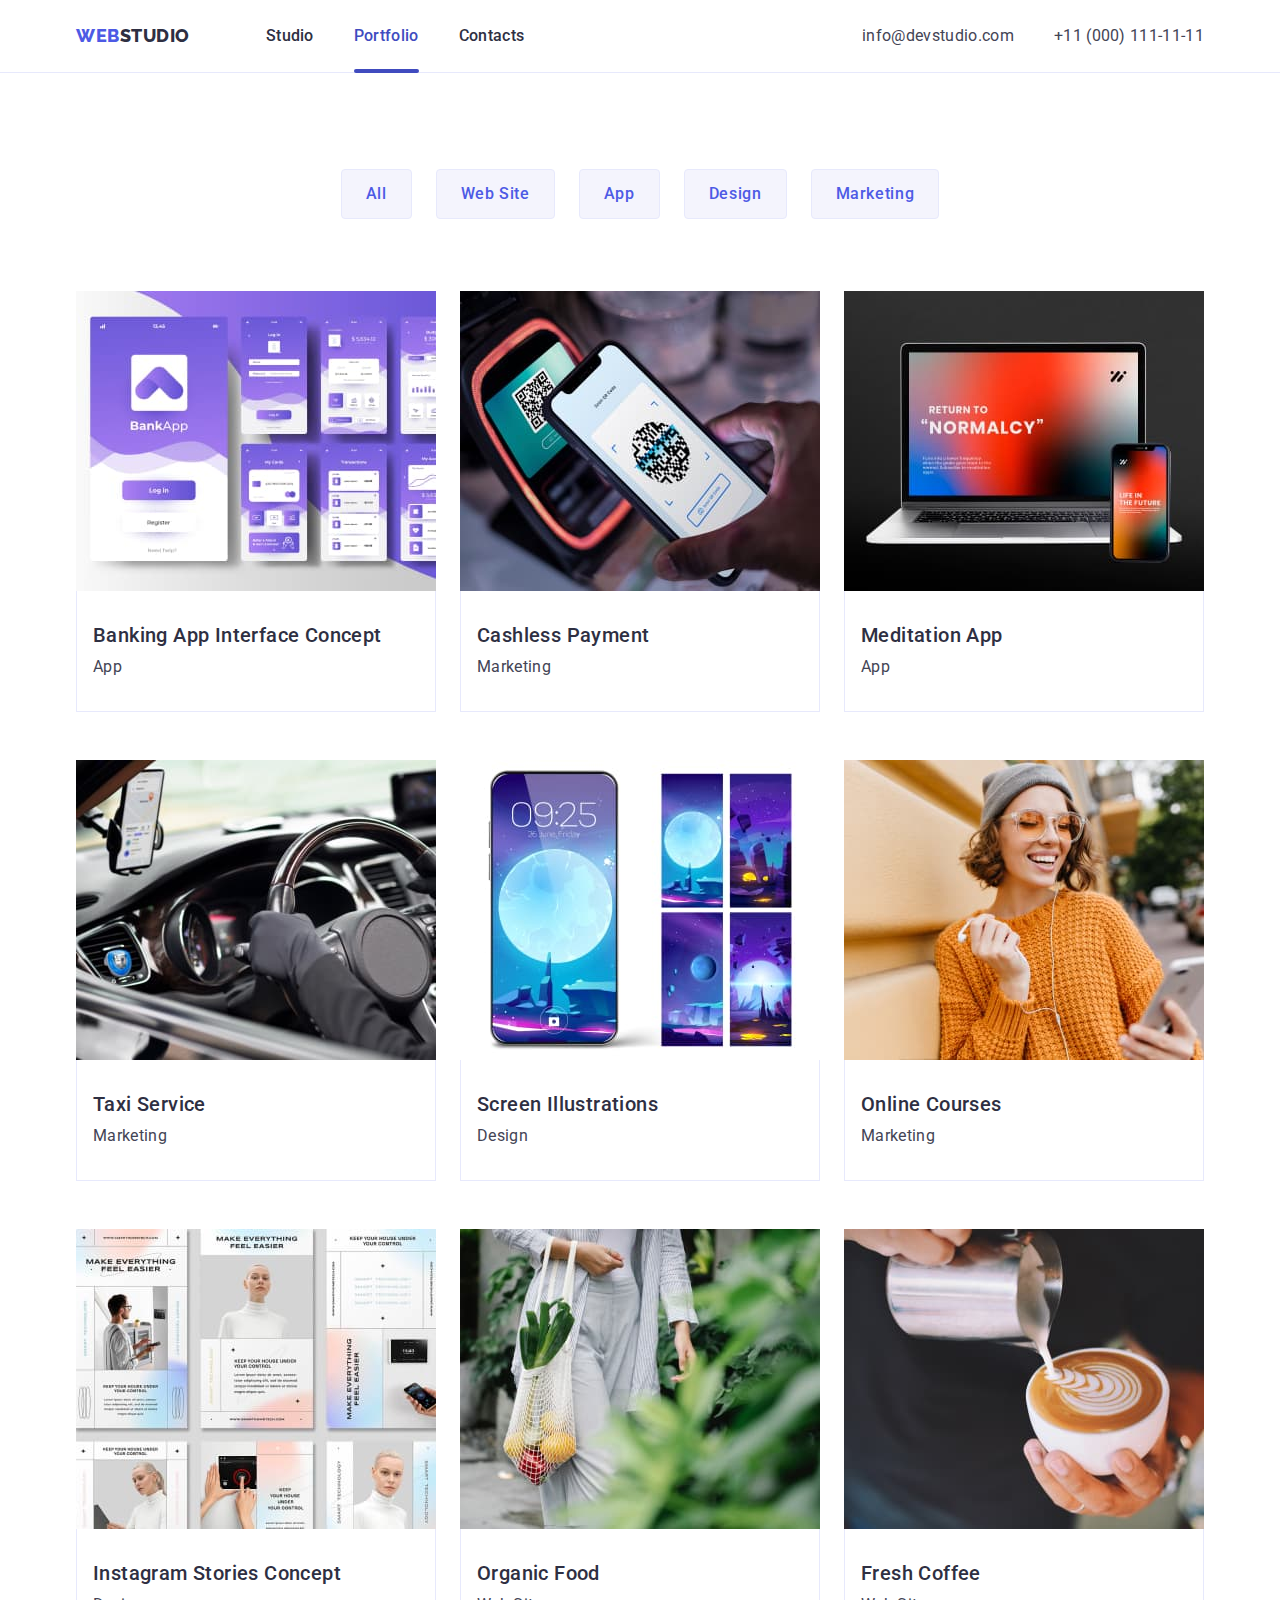
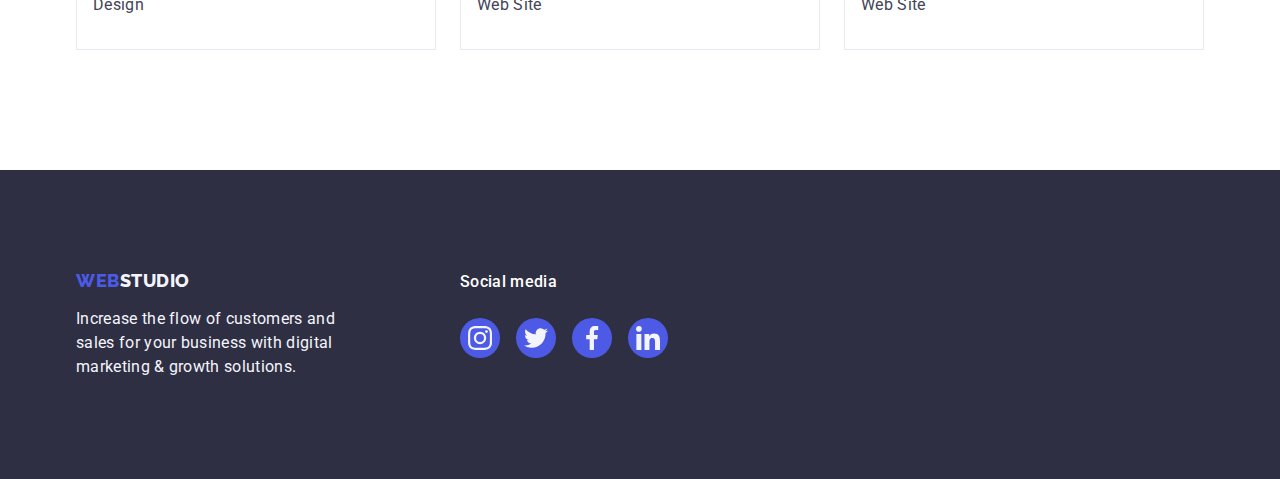
==== portfolio.html @ 50936c4e "Initial commit" ====
<!DOCTYPE html>
<html lang="en">
  <head>
    <meta charset="UTF-8" />
    <meta http-equiv="X-UA-Compatible" content="IE=edge" />
    <meta name="viewport" content="width=device-width, initial-scale=1.0" />
    <title>Portfolio</title>
    <link rel="preconnect" href="https://fonts.googleapis.com" />
    <link rel="preconnect" href="https://fonts.gstatic.com" crossorigin />
    <link
      href="https://fonts.googleapis.com/css2?family=Raleway:wght@800&family=Roboto:wght@400;500;700;900&display=swap"
      rel="stylesheet"
    />
    <link
      rel="stylesheet"
      href="https://cdnjs.cloudflare.com/ajax/libs/modern-normalize/2.0.0/modern-normalize.min.css"
    />
    <link rel="stylesheet" href="./css/styles.css" />
  </head>
  <body>
    <header class="header">
      <div class="container header-container">
        <nav class="header-navigation">
          <a href="./portfolio.html" class="header-logo link"
            >Web<span class="logo-word">Studio</span></a
          >
          <ul class="header-list list">
            <li>
              <a href="./index.html" class="link header-list-item">Studio</a>
            </li>
            <li>
              <a href="./portfolio.html" class="link header-list-item active"
                >Portfolio</a
              >
            </li>
            <li><a href="" class="link header-list-item">Contacts</a></li>
          </ul>
        </nav>
        <address class="header-address">
          <ul class="header-address-list list">
            <li>
              <a
                href="mailto:info@devstudio.com"
                class="link header-address-item"
                >info@devstudio.com</a
              >
            </li>
            <li>
              <a href="tel:+110001111111" class="link header-address-item"
                >+11 (000) 111-11-11</a
              >
            </li>
          </ul>
        </address>
      </div>
    </header>
    <main>
      <section class="project">
        <div class="container">
          <h1 hidden>Navigation and menu</h1>
          <ul class="project-list list">
            <li><button type="button" class="list-btn">All</button></li>
            <li><button type="button" class="list-btn">Web Site</button></li>
            <li><button type="button" class="list-btn">App</button></li>
            <li><button type="button" class="list-btn">Design</button></li>
            <li><button type="button" class="list-btn">Marketing</button></li>
          </ul>
          <ul class="project-second-list list">
            <li class="project-second-item">
              <a href="" class="portfolio-link link"
                ><div class="portfolio-overlay-box">
                  <img
                    src="./images/images-1.jpg"
                    alt="Interfaces"
                    width="360"
                    height="300"
                  />
                  <p class="portfolio-overlay">
                    14 Stylish and User-Friendly App Design Concepts · Task
                    Manager App · Calorie Tracker App · Exotic Fruit Ecommerce
                    App · Cloud Storage App
                  </p>
                </div>
                <div class="application">
                  <h2 class="second-list-title">
                    Banking App Interface Concept
                  </h2>
                  <p class="second-list-text">App</p>
                </div></a
              >
            </li>
            <li class="project-second-item">
              <a href="" class="portfolio-link link"
                ><div class="portfolio-overlay-box">
                  <img
                    src="./images/images-2.jpg"
                    alt="Interfaces"
                    width="360"
                    height="300"
                  />
                  <p class="portfolio-overlay">
                    14 Stylish and User-Friendly App Design Concepts · Task
                    Manager App · Calorie Tracker App · Exotic Fruit Ecommerce
                    App · Cloud Storage App
                  </p>
                </div>
                <div class="application">
                  <h2 class="second-list-title">Cashless Payment</h2>
                  <p class="second-list-text">Marketing</p>
                </div></a
              >
            </li>
            <li class="project-second-item">
              <a href="" class="portfolio-link link"
                ><div class="portfolio-overlay-box">
                  <img
                    src="./images/images-3.jpg"
                    alt="Interfaces"
                    width="360"
                    height="300"
                  />
                  <p class="portfolio-overlay">
                    14 Stylish and User-Friendly App Design Concepts · Task
                    Manager App · Calorie Tracker App · Exotic Fruit Ecommerce
                    App · Cloud Storage App
                  </p>
                </div>
                <div class="application">
                  <h2 class="second-list-title">Meditation App</h2>
                  <p class="second-list-text">App</p>
                </div></a
              >
            </li>
            <li class="project-second-item">
              <a href="" class="link portfolio-link"
                ><div class="portfolio-overlay-box">
                  <img
                    src="./images/images-4.jpg"
                    alt="Interfaces"
                    width="360"
                    height="300"
                  />
                  <p class="portfolio-overlay">
                    14 Stylish and User-Friendly App Design Concepts · Task
                    Manager App · Calorie Tracker App · Exotic Fruit Ecommerce
                    App · Cloud Storage App
                  </p>
                </div>
                <div class="application">
                  <h2 class="second-list-title">Taxi Service</h2>
                  <p class="second-list-text">Marketing</p>
                </div></a
              >
            </li>
            <li class="project-second-item">
              <a href="" class="link portfolio-link"
                ><div class="portfolio-overlay-box">
                  <img
                    src="./images/images-5.jpg"
                    alt="Interfaces"
                    width="360"
                    height="300"
                  />
                  <p class="portfolio-overlay">
                    14 Stylish and User-Friendly App Design Concepts · Task
                    Manager App · Calorie Tracker App · Exotic Fruit Ecommerce
                    App · Cloud Storage App
                  </p>
                </div>
                <div class="application">
                  <h2 class="second-list-title">Screen Illustrations</h2>
                  <p class="second-list-text">Design</p>
                </div></a
              >
            </li>
            <li class="project-second-item">
              <a href="" class="link portfolio-link"
                ><div class="portfolio-overlay-box">
                  <img
                    src="./images/images-6.jpg"
                    alt="Interfaces"
                    width="360"
                    height="300"
                  />
                  <p class="portfolio-overlay">
                    14 Stylish and User-Friendly App Design Concepts · Task
                    Manager App · Calorie Tracker App · Exotic Fruit Ecommerce
                    App · Cloud Storage App
                  </p>
                </div>
                <div class="application">
                  <h2 class="second-list-title">Online Courses</h2>
                  <p class="second-list-text">Marketing</p>
                </div></a
              >
            </li>
            <li class="project-second-item">
              <a href="" class="link portfolio-link"
                ><div class="portfolio-overlay-box">
                  <img
                    src="./images/images-7.jpg"
                    alt="Interfaces"
                    width="360"
                    height="300"
                  />
                  <p class="portfolio-overlay">
                    14 Stylish and User-Friendly App Design Concepts · Task
                    Manager App · Calorie Tracker App · Exotic Fruit Ecommerce
                    App · Cloud Storage App
                  </p>
                </div>
                <div class="application">
                  <h2 class="second-list-title">Instagram Stories Concept</h2>
                  <p class="second-list-text">Design</p>
                </div></a
              >
            </li>
            <li class="project-second-item">
              <a href="" class="link portfolio-link"
                ><div class="portfolio-overlay-box">
                  <img
                    src="./images/images-8.jpg"
                    alt="Interfaces"
                    width="360"
                    height="300"
                  />
                  <p class="portfolio-overlay">
                    14 Stylish and User-Friendly App Design Concepts · Task
                    Manager App · Calorie Tracker App · Exotic Fruit Ecommerce
                    App · Cloud Storage App
                  </p>
                </div>
                <div class="application">
                  <h2 class="second-list-title">Organic Food</h2>
                  <p class="second-list-text">Web Site</p>
                </div></a
              >
            </li>
            <li class="project-second-item">
              <a href="" class="link portfolio-link"
                ><div class="portfolio-overlay-box">
                  <img
                    src="./images/images-9.jpg"
                    alt="Interfaces"
                    width="360"
                    height="300"
                  />
                  <p class="portfolio-overlay">
                    14 Stylish and User-Friendly App Design Concepts · Task
                    Manager App · Calorie Tracker App · Exotic Fruit Ecommerce
                    App · Cloud Storage App
                  </p>
                </div>
                <div class="application">
                  <h2 class="second-list-title">Fresh Coffee</h2>
                  <p class="second-list-text">Web Site</p>
                </div></a
              >
            </li>
          </ul>
        </div>
      </section>
    </main>
    <footer class="footer">
      <div class="container footer-container">
        <div class="footer-box">
          <a href="./portfolio.html" class="header-logo footer-logo link"
            >Web<span class="logo-footer-word">Studio</span></a
          >
          <p class="footer-text">
            Increase the flow of customers and sales for your business with
            digital marketing & growth solutions.
          </p>
        </div>
        <div class="footer-icons">
          <p class="footer-text icons-title">Social media</p>
          <ul class="icons-box icons-box-footer list">
            <li class="icons-box-item">
              <a class="box-item-link link footer-link" href="">
                <svg class="footer-icon" width="24" height="24">
                  <use href="./images/icons.svg#icon-instagram"></use>
                </svg>
              </a>
            </li>
            <li class="icons-box-item">
              <a class="box-item-link link footer-link" href="">
                <svg class="footer-icon" width="24" height="24">
                  <use href="./images/icons.svg#icon-twitter"></use>
                </svg>
              </a>
            </li>
            <li class="icons-box-item">
              <a class="box-item-link link footer-link" href="">
                <svg class="footer-icon" width="24" height="24">
                  <use href="./images/icons.svg#icon-facebook"></use>
                </svg>
              </a>
            </li>
            <li class="icons-box-item">
              <a class="box-item-link link footer-link" href="">
                <svg class="footer-icon" width="24" height="24">
                  <use href="./images/icons.svg#icon-linkedin"></use>
                </svg>
              </a>
            </li>
          </ul>
        </div>
      </div>
    </footer>
  </body>
</html>
---- css/styles.css ----
body {
  font-family: "Raleway", sans-serif;
  font-family: "Roboto", sans-serif;
  color: var(--text-color);
  background-color: var(--background-color);
}

:root {
  --background-color: #ffffff;
  --title-color: #2e2f42;
  --text-color: #434455;
  --footer-text: #f4f4fd;
  --logo-color: #4d5ae5;
  --color-header: #e7e9fc;
  --hover-color: #404bbf;
  --customers-color: #8e8f99;
  --modal-background: #fcfcfc;
}

img {
  display: block;
}

.visually-hidden {
  position: absolute;
  width: 1px;
  height: 1px;
  margin: -1px;
  border: 0;
  padding: 0;
  white-space: nowrap;
  clip-path: inset(100%);
  clip: rect(0 0 0 0);
  overflow: hidden;
}

.container {
  width: 1158px;
  padding-left: 15px;
  padding-right: 15px;
  margin: 0 auto;
}

.list {
  list-style: none;
  margin: 0;
  padding: 0;
}

.link {
  text-decoration: none;
}

/*------------- Header------------- */
.header {
  background-color: var(--background-color);
  border-bottom: 1px solid #e7e9fc;
  box-shadow: 0px 2px 1px rgba(46, 47, 66, 0.08),
    0px 1px 1px rgba(46, 47, 66, 0.16), 0px 1px 6px rgba(46, 47, 66, 0.08);
}

.header-container {
  display: flex;
}

.header-navigation {
  display: flex;
  align-items: center;
}

.header-logo {
  font-family: "Raleway", sans-serif;
  font-style: normal;
  font-weight: 800;
  font-size: 18px;
  line-height: 1.17;
  display: flex;
  align-items: center;
  letter-spacing: 0.03em;
  text-transform: uppercase;
  color: var(--logo-color);
  margin-right: 76px;
}

.logo-word {
  color: var(--title-color);
}

.header-list {
  display: flex;
  gap: 40px;
  margin-right: auto;
  position: relative;
}

.header-list-item {
  position: relative;
  display: block;
  font-weight: 500;
  font-size: 16px;
  line-height: 1.5;
  letter-spacing: 0.02em;
  color: var(--title-color);
  padding: 24px 0;
  transition: color 250ms cubic-bezier(0.4, 0, 0.2, 1);
}

.header-list-item:is(:hover, :focus) {
  color: var(--hover-color);
}

.header-address {
  font-style: normal;
  margin-left: auto;
}

.header-address-list {
  display: flex;
  align-items: center;
  gap: 40px;
  margin-left: 0;
  margin-right: 0;
}

.header-address-item {
  display: block;
  font-size: 16px;
  line-height: 1.5;
  letter-spacing: 0.02em;
  color: var(--text-color);
  padding: 24px 0;
  transition: color 250ms cubic-bezier(0.4, 0, 0.2, 1);
}

.header-address-item:is(:hover, :focus) {
  color: var(--hover-color);
}

.active {
  color: var(--hover-color);
}

.header-list-item.active::after {
  content: "";
  position: absolute;
  left: 0;
  bottom: -1px;
  border-radius: 2px;
  width: 100%;
  height: 4px;
  background-color: var(--hover-color);
}

/*------------- Hero ------------- */

.hero {
  background-color: var(--title-color);
  max-width: 1440px;
  height: 600px;
  background-image: linear-gradient(
      rgba(46, 47, 66, 0.7),
      rgba(46, 47, 66, 0.7)
    ),
    url(/images/background.jpg);
  background-size: cover;
  background-position: center;
  background-repeat: no-repeat;
  padding: 188px 0;
  margin: 0 auto;
}

.hero-title {
  margin-top: 0;
  margin-bottom: 48px;
  font-size: 56px;
  line-height: 1.07;
  text-align: center;
  letter-spacing: 0.02em;
  color: var(--background-color);
  max-width: 496px;
  margin-left: auto;
  margin-right: auto;
}

.hero-btn {
  font-family: inherit;
  font-weight: 500;
  font-size: 16px;
  line-height: 1.5;
  display: flex;
  align-items: center;
  letter-spacing: 0.04em;
  color: var(--background-color);
  cursor: pointer;
  background-color: var(--logo-color);
  padding: 16px 32px;
  margin: 48px auto 0 auto;
  border-radius: 4px;
  display: block;
  min-width: 169px;
  height: 56px;
  border: none;
  box-shadow: 0px 4px 4px rgba(0, 0, 0, 0.15);
  transition: background-color 250ms cubic-bezier(0.4, 0, 0.2, 1);
}

.hero-btn:is(:hover, :focus) {
  color: var(--logo-color);
  background-color: var(--hover-color);
}

/*------------- Main 2 section------------- */

.skills {
  padding-top: 120px;
  padding-bottom: 120px;
}

.skills-list {
  margin-top: 0;
  margin-bottom: 0;
  display: flex;
  gap: 24px;
}

.skills-icon-box {
  background-color: var(--footer-text);
  display: flex;
  align-items: center;
  justify-content: center;
  height: 112px;
  margin-bottom: 8px;
  border-radius: 4px;
}

.skills-list-item {
  flex-basis: calc((100% - 72px) / 4);
}

.item-title {
  font-weight: 500;
  font-size: 20px;
  line-height: 1.2;
  letter-spacing: 0.02em;
  color: var(--title-color);
  margin-top: 0;
  margin-bottom: 8px;
}

.item-text {
  font-size: 16px;
  line-height: 1.5;
  letter-spacing: 0.02em;
  color: var(--text-color);
  margin-top: 0;
  margin-bottom: 0;
}

/*------------- Main 3 section------------- */
.images {
  padding-bottom: 120px;
}

.images-title {
  font-size: 36px;
  line-height: 1.11;
  text-align: center;
  letter-spacing: 0.02em;
  text-transform: capitalize;
  color: var(--title-color);
  margin-top: 0;
  margin-bottom: 72px;
}

.images-list {
  margin-top: 0;
  margin-bottom: 0;
  display: flex;
  gap: 24px;
}

.images-item {
  flex-basis: calc((100% - 3 * 16px) / 3);
}

/*------------- Main 4 section------------- */
.team {
  background-color: var(--footer-text);
  padding-top: 120px;
  padding-bottom: 120px;
}
.team-title {
  font-size: 36px;
  line-height: 1.11;
  text-align: center;
  letter-spacing: 0.02em;
  text-transform: capitalize;
  color: var(--title-color);
  margin-top: 0;
  margin-bottom: 72px;
}
.team-list {
  /* background-color: var(--background-color); */
  margin-top: 0;
  margin-bottom: 0;
  display: flex;
  gap: 24px;
}
.team-list-item {
  background-color: var(--background-color);
  box-shadow: 0px 1px 6px rgba(46, 47, 66, 0.08),
    0px 1px 1px rgba(46, 47, 66, 0.16), 0px 2px 1px rgba(46, 47, 66, 0.08);
  flex-basis: calc((100% - 72px) / 4);
  border-radius: 0px 0px 4px 4px;
}
.item-title {
  font-weight: 500;
  font-size: 20px;
  line-height: 1.2;
  text-align: center;
  letter-spacing: 0.02em;
  color: var(--title-color);
}
.item-text {
  font-size: 16px;
  line-height: 1.5;
  text-align: center;
  letter-spacing: 0.02em;
  color: var(--text-color);
}

.text-container {
  padding: 32px 16px;
  text-align: center;
}

.icons-box {
  display: flex;
  justify-content: center;
  gap: 24px;
}
.icons-box-item {
  width: 40px;
  height: 40px;
}
.box-item-link {
  width: 100%;
  height: 100%;
  background-color: var(--logo-color);
  border-radius: 50%;
  display: flex;
  align-items: center;
  justify-content: center;
  margin-top: 8px;
  transition: background-color 250ms cubic-bezier(0.4, 0, 0.2, 1);
}

.box-item-link:is(:hover, :focus) {
  background-color: var(--hover-color);
}

.item-icon {
  fill: var(--footer-text);
}

/*------------- Main 5 section------------- */

.customers {
  padding-top: 120px;
  padding-bottom: 120px;
}

.customers-title {
  color: var(--title-color);
  font-size: 36px;
  line-height: 1.11;
  margin-bottom: 72px;
  margin-top: 0;
  text-align: center;
}
.customers-list {
  display: flex;
  gap: 24px;
}
.customers-list-item {
  width: calc((100% - 120px) / 6);
  height: 88px;
}
.customers-link {
  width: 100%;
  height: 100%;
  border: 1px solid #8e8f99;
  border-radius: 4px;
  display: flex;
  justify-content: center;
  align-items: center;
  color: var(--customers-color);
  transition-property: color, border-color;
  transition-duration: 250ms;
  transition-timing-function: cubic-bezier(0.4, 0, 0.2, 1);
}

.customers-link:is(:hover, :focus) {
  border-color: #404bbf;
  color: #404bbf;
}

.customers-link:is(:hover, :focus) .customers-icon {
  fill: #404bbf;
}

.customers-icon {
  fill: currentColor;
}

/*------------- Footer------------- */
.footer {
  background-color: var(--title-color);
  padding: 100px 0;
}

.logo-footer-word {
  color: var(--footer-text);
}

.footer-box {
  margin-right: 120px;
}

.footer-logo {
  display: inline-block;
  margin-bottom: 16px;
}

.footer-text {
  font-size: 16px;
  line-height: 1.5;
  letter-spacing: 0.02em;
  color: var(--footer-text);
  max-width: 264px;
  margin: 0;
}

.footer-icons {
  fill: currentColor;
}

.icons-title {
  margin-bottom: 16px;
  font-weight: 500;
  color: var(--background-color);
}

.footer-container {
  display: flex;
  align-items: baseline;
}

.icons-box-footer {
  gap: 16px;
}

.footer-icon {
  fill: var(--footer-text);
}

.footer-link {
  transition: background-color 250ms cubic-bezier(0.4, 0, 0.2, 1);
}

.footer-link:is(:hover, :focus) {
  background-color: #31d0aa;
}

/*------------- Portfolio------------- */

.project {
  background-color: var(--background-color);
  padding: 96px 0 120px;
}

.project-list {
  display: flex;
  justify-content: center;
  gap: 24px;
  margin-bottom: 72px;
}

.list-btn {
  font-family: inherit;
  font-weight: 500;
  font-size: 16px;
  line-height: 1.5;
  display: flex;
  align-items: center;
  text-align: center;
  letter-spacing: 0.04em;
  cursor: pointer;
  color: var(--logo-color);
  background-color: var(--footer-text);
  padding: 12px 24px;
  border: 1px solid #e7e9fc;
  border-radius: 4px;
  transition: color 250ms cubic-bezier(0.4, 0, 0.2, 1),
    background-color 250ms cubic-bezier(0.4, 0, 0.2, 1),
    border-color 250ms cubic-bezier(0.4, 0, 0.2, 1),
    box-shadow 250ms cubic-bezier(0.4, 0, 0.2, 1);
}

.list-btn:is(:focus, :hover) {
  color: var(--background-color);
  background-color: var(--hover-color);
  border: 1px solid transparent;
  box-shadow: 0px 3px 1px rgba(0, 0, 0, 0.1), 0px 2px 1px rgba(0, 0, 0, 0.08),
    0px 2px 2px rgba(0, 0, 0, 0.12);
}

.project-second-list {
  display: flex;
  flex-wrap: wrap;
  column-gap: 24px;
  row-gap: 48px;
  padding-left: 0;
}

.project-second-item {
  width: calc((100% - 48px) / 3);
}

.portfolio-link:hover .portfolio-overlay,
.portfolio-link:focus .portfolio-overlay {
  transform: translate(0, 0);
}

.portfolio-overlay-box {
  position: relative;
  overflow: hidden;
}

.portfolio-overlay {
  margin: 0;
  position: absolute;
  top: 0;
  font-size: 16px;
  line-height: 1.5;
  letter-spacing: 0.02em;
  color: var(--footer-text);
  background-color: var(--logo-color);
  padding: 40px 32px;
  height: 100%;
  transform: translate(0, 100%);
  transition-property: transform;
  transition-duration: 250ms;
  transition-timing-function: cubic-bezier(0.4, 0, 0.2, 1);
}

.second-list-title {
  font-weight: 500;
  font-size: 20px;
  line-height: 1.2;
  letter-spacing: 0.02em;
  color: var(--title-color);
  margin: 0 0 8px 0;
}

.second-list-text {
  font-size: 16px;
  line-height: 1.5;
  letter-spacing: 0.02em;
  color: var(--text-color);
  margin: 0;
}

.application {
  padding: 32px 16px;
  border: 1px solid #e7e9fc;
  border-top: none;
}

.portfolio-link {
  display: block;
  transition: box-shadow 250ms cubic-bezier(0.4, 0, 0.2, 1);
}

.portfolio-link:is(:hover, :focus) {
  box-shadow: 0px 1px 6px rgba(46, 47, 66, 0.08),
    0px 1px 1px rgba(46, 47, 66, 0.16), 0px 2px 1px rgba(46, 47, 66, 0.08);
}

/*------------- Modal ------------- */

.backdrop {
  position: fixed;
  width: 100%;
  height: 100%;
  background-color: rgba(46, 47, 66, 0.4);
  top: 0;
  transition: opacity 250ms cubic-bezier(0.4, 0, 0.2, 1),
    visibility 250ms cubic-bezier(0.4, 0, 0.2, 1);
}

.is-hidden {
  visibility: hidden;
  opacity: 0;
  pointer-events: none;
}

.modal {
  position: absolute;
  top: 50%;
  left: 50%;
  transform: translate(-50%, -50%);
  width: 408px;
  min-height: 584px;
  background-color: var(--modal-background);
  border-radius: 4px;
  padding: 24px;
  box-shadow: 0px 1px 1px rgba(0, 0, 0, 0.14), 0px 1px 3px rgba(0, 0, 0, 0.12),
    0px 2px 1px rgba(0, 0, 0, 0.2);
  transition: transform 250ms cubic-bezier(0.4, 0, 0.2, 1);
}

.modal-close {
  position: absolute;
  top: 24px;
  right: 24px;
  width: 24px;
  height: 24px;
  border-radius: 50%;
  display: flex;
  align-items: center;
  justify-content: center;
  background-color: var(--color-header);
  border: 1px solid rgba(0, 0, 0, 0.1);
  padding: 0;
  margin-left: auto;
  cursor: pointer;
  transition: background-color 250ms cubic-bezier(0.4, 0, 0.2, 1),
    border 250ms cubic-bezier(0.4, 0, 0.2, 1);
}

.modal-close:is(:hover, :focus) {
  background-color: var(--hover-color);
  border: none;
}

.modal-close-icon {
  transition: fill 250ms cubic-bezier(0.4, 0, 0.2, 1);
}

.modal-close:is(:hover, :focus) .modal-close-icon {
  fill: var(--background-color);
}
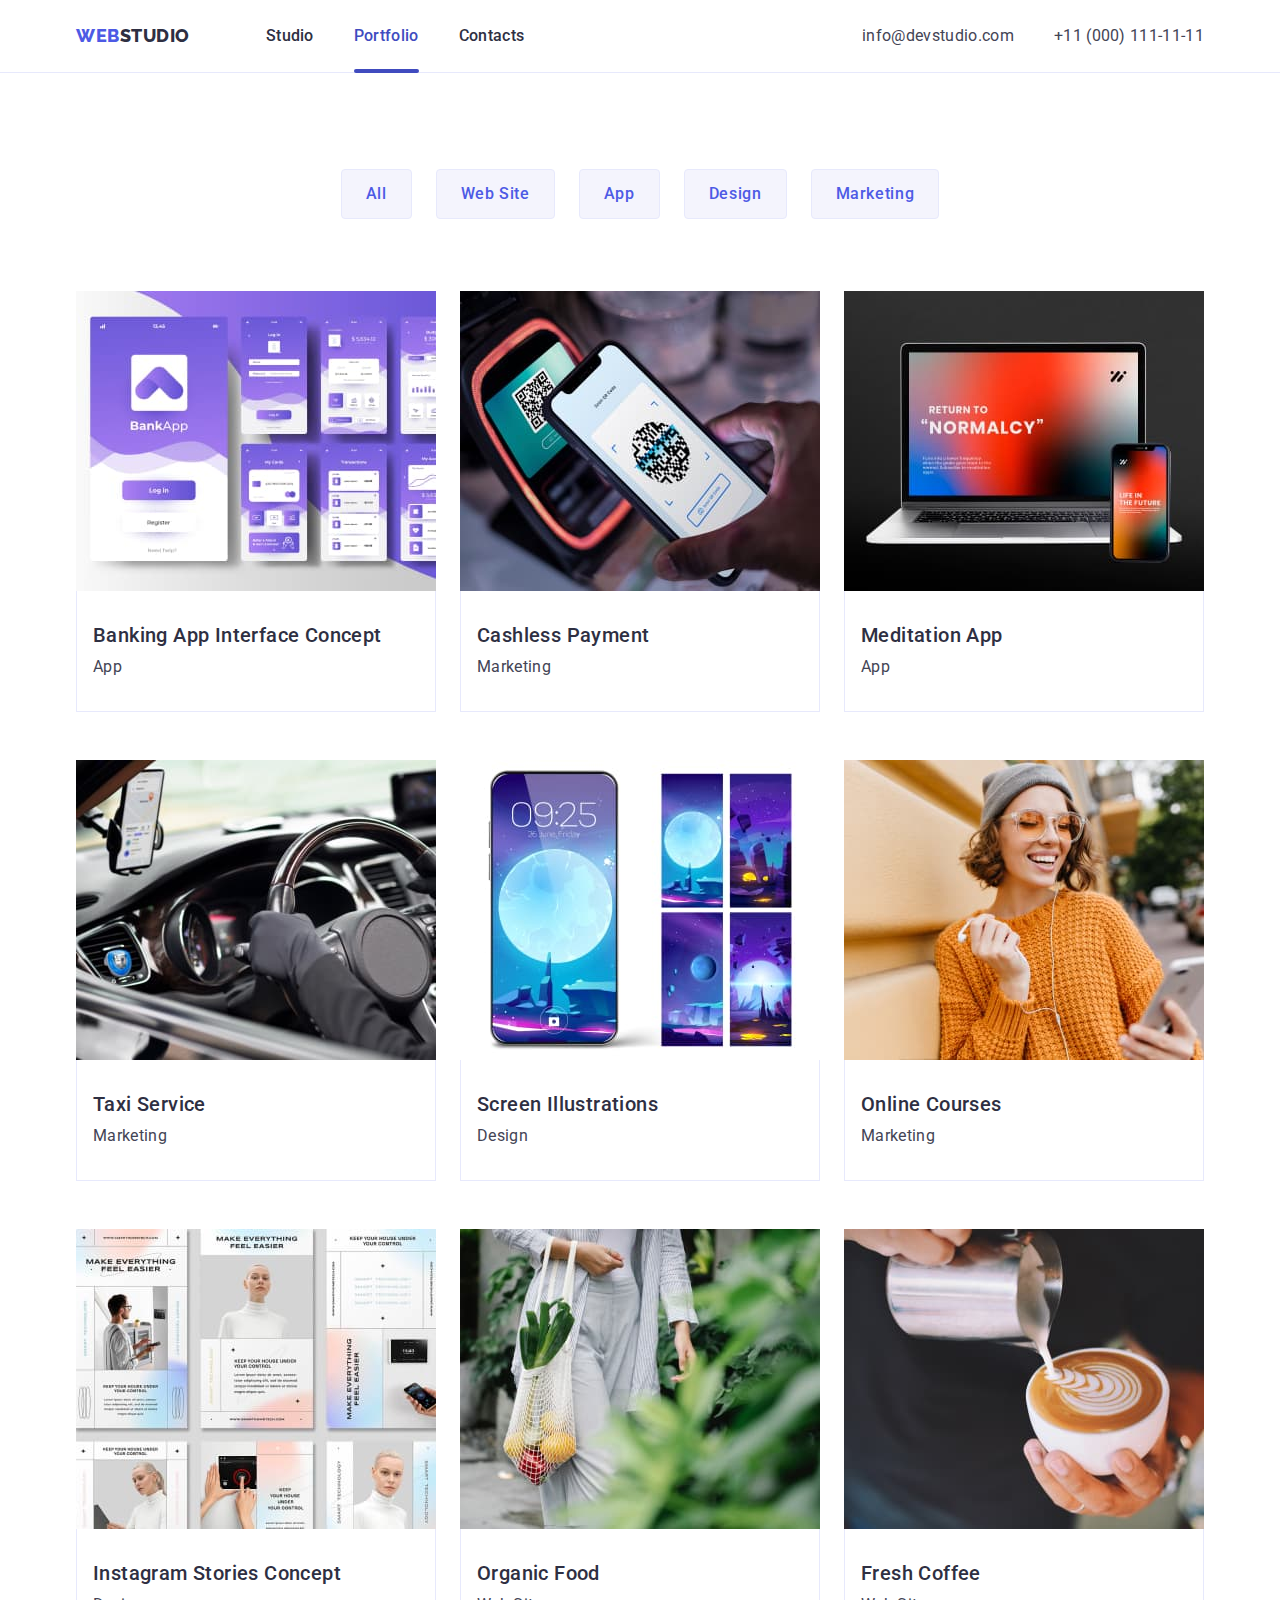
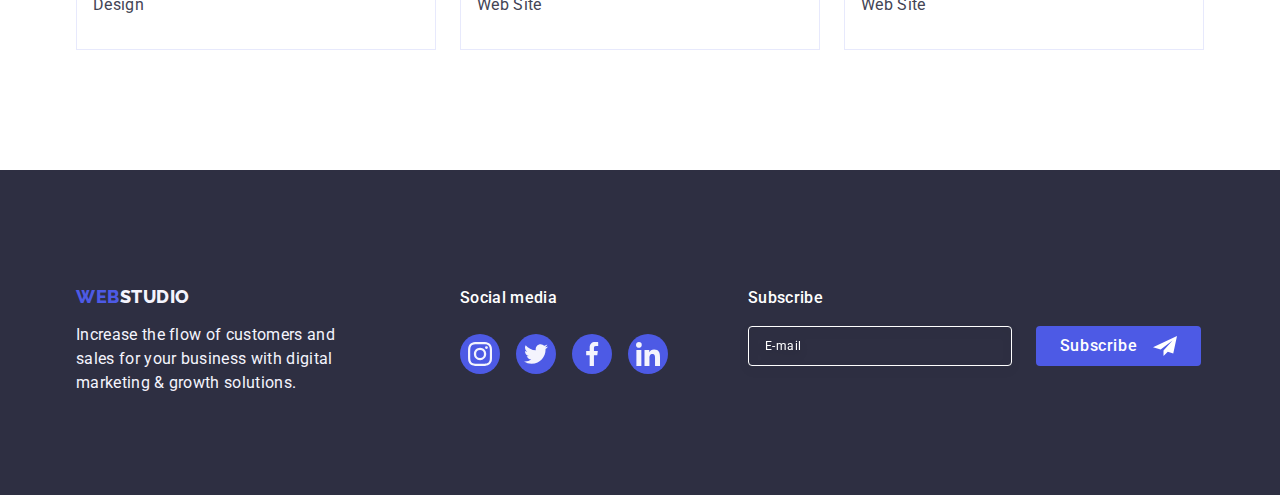
==== commit f8b65a6b: "finish" ====
--- a/portfolio.html
+++ b/portfolio.html
@@ -305,6 +305,26 @@
             </li>
           </ul>
         </div>
+        <div class="footer-subscribe">
+          <p class="subscribe-title">Subscribe</p>
+          <form class="subscribe-form">
+            <label for="footer-email" class="footer-label">
+              <input
+                type="email"
+                class="subscribe-input"
+                name="footer-email"
+                id="footer-email"
+                placeholder="E-mail"
+              />
+            </label>
+            <button type="submit" class="footer-btn">
+              Subscribe
+              <svg class="supscribe-icon" width="24" height="24">
+                <use href="./images/icons.svg#icon-frame"></use>
+              </svg>
+            </button>
+          </form>
+        </div>
       </div>
     </footer>
   </body>
--- a/css/styles.css
+++ b/css/styles.css
@@ -472,6 +472,62 @@
   background-color: #31d0aa;
 }
 
+.footer-subscribe {
+  margin-left: 80px;
+}
+.subscribe-title {
+  font-weight: 500;
+  font-size: 16px;
+  line-height: 1.5;
+  letter-spacing: 0.02em;
+  color: var(--background-color);
+  margin-bottom: 16px;
+}
+.subscribe-form {
+  display: flex;
+  gap: 24px;
+}
+.subscribe-input {
+  width: 264px;
+  height: 40px;
+  border: 1px solid #ffffff;
+  background-color: transparent;
+  font-size: 12px;
+  line-height: 1.5;
+  letter-spacing: 0.04em;
+  padding-left: 16px;
+  filter: drop-shadow(0px 4px 4px rgba(0, 0, 0, 0.15));
+  border-radius: 4px;
+  color: var(--background-color);
+}
+
+.subscribe-input::placeholder {
+  color: var(--background-color);
+}
+
+.footer-btn {
+  min-width: 165px;
+  height: 40px;
+  display: flex;
+  justify-content: center;
+  align-items: center;
+  font-family: "Roboto", sans-serif;
+  font-size: 16px;
+  font-weight: 500;
+  line-height: 1.5;
+  letter-spacing: 0.04em;
+  color: var(--background-color);
+  cursor: pointer;
+  background-color: var(--logo-color);
+  border-radius: 4px;
+  border: none;
+}
+
+.supscribe-icon {
+  margin-left: 16px;
+  fill: var(--background-color);
+}
+
 /*------------- Portfolio------------- */
 
 .project {
@@ -614,7 +670,7 @@
   min-height: 584px;
   background-color: var(--modal-background);
   border-radius: 4px;
-  padding: 24px;
+  padding: 72px 24px 24px 24px;
   box-shadow: 0px 1px 1px rgba(0, 0, 0, 0.14), 0px 1px 3px rgba(0, 0, 0, 0.12),
     0px 2px 1px rgba(0, 0, 0, 0.2);
   transition: transform 250ms cubic-bezier(0.4, 0, 0.2, 1);
@@ -634,6 +690,7 @@
   border: 1px solid rgba(0, 0, 0, 0.1);
   padding: 0;
   margin-left: auto;
+  margin-bottom: 24px;
   cursor: pointer;
   transition: background-color 250ms cubic-bezier(0.4, 0, 0.2, 1),
     border 250ms cubic-bezier(0.4, 0, 0.2, 1);
@@ -651,3 +708,135 @@
 .modal-close:is(:hover, :focus) .modal-close-icon {
   fill: var(--background-color);
 }
+
+.modal-title {
+  margin-top: 0;
+  margin-bottom: 16px;
+  font-size: 16px;
+  line-height: 1.5;
+  letter-spacing: 0.02em;
+  font-weight: 500;
+  color: var(--title-color);
+  text-align: center;
+}
+
+.modal-input {
+  width: 100%;
+  height: 40px;
+  border-radius: 4px;
+  border: 1px solid rgba(46, 47, 66, 0.4);
+  padding: 11px;
+  padding-left: 38px;
+  outline: transparent;
+  transition: border-color 250ms cubic-bezier(0.4, 0, 0.2, 1);
+  background-color: transparent;
+}
+
+.modal-text {
+  resize: none;
+  width: 100%;
+  height: 120px;
+  border-radius: 4px;
+  padding: 8px 16px;
+  outline: transparent;
+  font-size: 12px;
+  line-height: 1.17;
+  letter-spacing: 0.04em;
+  color: rgba(46, 47, 66, 0.4);
+  border: 1px solid rgba(46, 47, 66, 0.4);
+  background-color: transparent;
+  transition: border-color 250ms cubic-bezier(0.4, 0, 0.2, 1);
+}
+
+.modal-text:focus {
+  border-color: #4d5ae5;
+}
+
+.modal-text::placeholder {
+  font-size: 12px;
+  font-weight: 400;
+  line-height: 0.85;
+  color: #8e8f99;
+}
+
+.modal-label {
+  margin-bottom: 4px;
+  display: block;
+  font-size: 12px;
+  font-weight: 400;
+  line-height: 1.17;
+  letter-spacing: 0.04em;
+  color: #8e8f99;
+}
+
+.btn-send {
+  margin-top: 24px;
+}
+
+.modal-icon {
+  position: absolute;
+  top: 50%;
+  left: 16px;
+  transform: translateY(-50%);
+  transition: fill 250ms cubic-bezier(0.4, 0, 0.2, 1);
+}
+
+.modal-field {
+  margin-bottom: 8px;
+}
+
+.modal-field-check {
+  margin-bottom: 24px;
+}
+
+.modal-area {
+  margin-bottom: 16px;
+}
+
+.input-wrap {
+  position: relative;
+}
+
+.modal-input:focus {
+  border-color: var(--logo-color);
+}
+
+.modal-input:focus + .modal-icon {
+  fill: var(--logo-color);
+}
+
+.check-text {
+  display: flex;
+  align-items: center;
+  gap: 8px;
+  font-weight: 400;
+  font-size: 12px;
+  line-height: 1.17;
+  letter-spacing: 0.04em;
+  color: var(--customers-color);
+  justify-content: center;
+}
+
+.check-text span {
+  display: inline-flex;
+  width: 16px;
+  height: 16px;
+  border: 1px solid rgba(46, 47, 66, 0.4);
+  border-radius: 2px;
+  align-items: center;
+  justify-content: center;
+  fill: transparent;
+  transition: background-color 250ms cubic-bezier(0.4, 0, 0.2, 1),
+    border 250ms cubic-bezier(0.4, 0, 0.2, 1),
+    fill 250ms cubic-bezier(0.4, 0, 0.2, 1);
+}
+
+.modal-check:checked + .check-text span {
+  background-color: var(--hover-color);
+  border: none;
+  fill: var(--footer-text);
+}
+
+.privacy-link {
+  color: var(--logo-color);
+}
